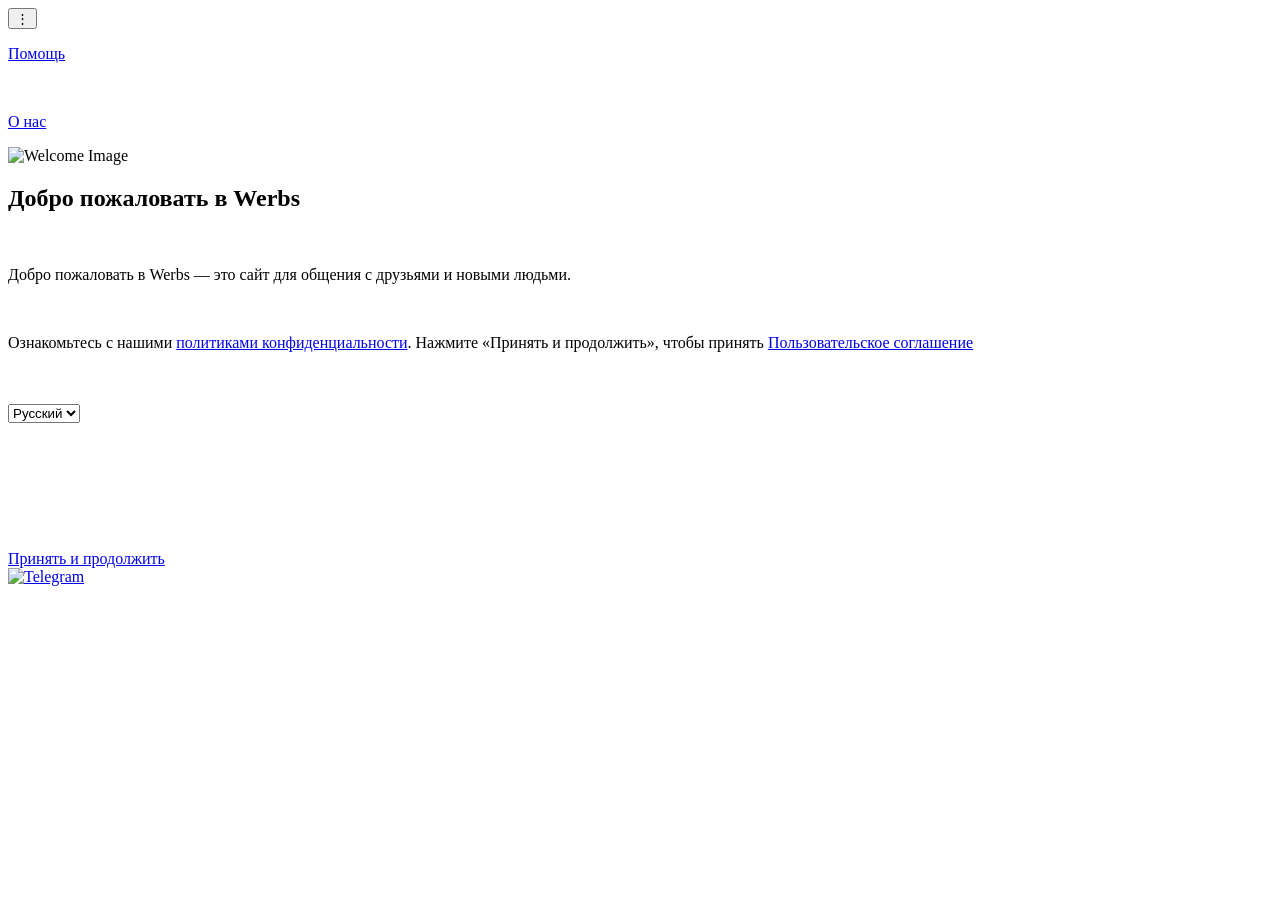
==== index.html @ a171bdd0 "Add version date to footer text Updated the footer text to include a version date." ====
<!DOCTYPE html>
<html lang="ru">
<head>
    <meta charset="UTF-8">
    <meta name="viewport" content="width=device-width, initial-scale=1.0">
    <title>Werbs</title>
    <link rel="stylesheet" href="style.css">
    <link rel="icon" type="image/png" href="./image/2.png">
</head>
<body>
<div class="menu">
    <button class="menu-btn" type="button">⋮</button>
    <div class="menu-content" id="menu">
        <p><a href="https://t.me/SwagIDKA" id="menu-help" data-i18n="menuHelp">Помощь</a></p>  <br>
        <p><a href="about.html" data-i18n="menuAbout">О нас</a></p>
    </div>
</div>

<div class="welcome">
    <img src="./image/2.png" width="330" height="300" alt="Welcome Image">
    <h2 id="welcome-title" data-i18n="welcomeTitle">Добро пожаловать в Werbs</h2><br>
    <p id="welcome-desc" data-i18n="welcomeDesc">Добро пожаловать в Werbs — это сайт для общения с друзьями и новыми людьми.</p>
    <br>
    <p class="policy-link" id="welcome-policy">
        <span data-i18n="welcomePolicyPre">Ознакомьтесь с нашими</span>
        <a href="privacy.html" class="policy-link" id="policy-link" data-i18n="welcomePolicyLink">политиками конфиденциальности</a><span data-i18n="welcomePolicyMid">. Нажмите «Принять и продолжить», чтобы принять</span>
        <a href="terms.html" class="agreement-link" id="agreement-link" data-i18n="welcomeAgreementLink">Пользовательское соглашение</a>
    </p>
<br><br>
    <select id="language-select">
        <option value="ru">Русский</option>
        <option value="en">English</option>
    </select>
    <br><br><br><br>
</div>
<p style="color:rgba(255,255,255,0.4);font-size:13px;margin-top:8px">Скоро версия 2.0  /  05.07.26 </p>  <br><br>
<a href="./register.html" class="btn" id="accept-btn" data-i18n="acceptBtn">Принять и продолжить</a>

<div class="footer-social-wrap">
    <a class="footer-social" href="https://t.me/Werbs_official" target="_blank" rel="noopener">
        <img src="https://upload.wikimedia.org/wikipedia/commons/5/5c/Telegram_Messenger.png" alt="Telegram" width="35" />
    </a>
</div>







<div id="pageLoader" class="page-loader hidden"><div class="loader-spinner"></div></div>
<script src="./work.js" type="module"></script>
</body>
</html>
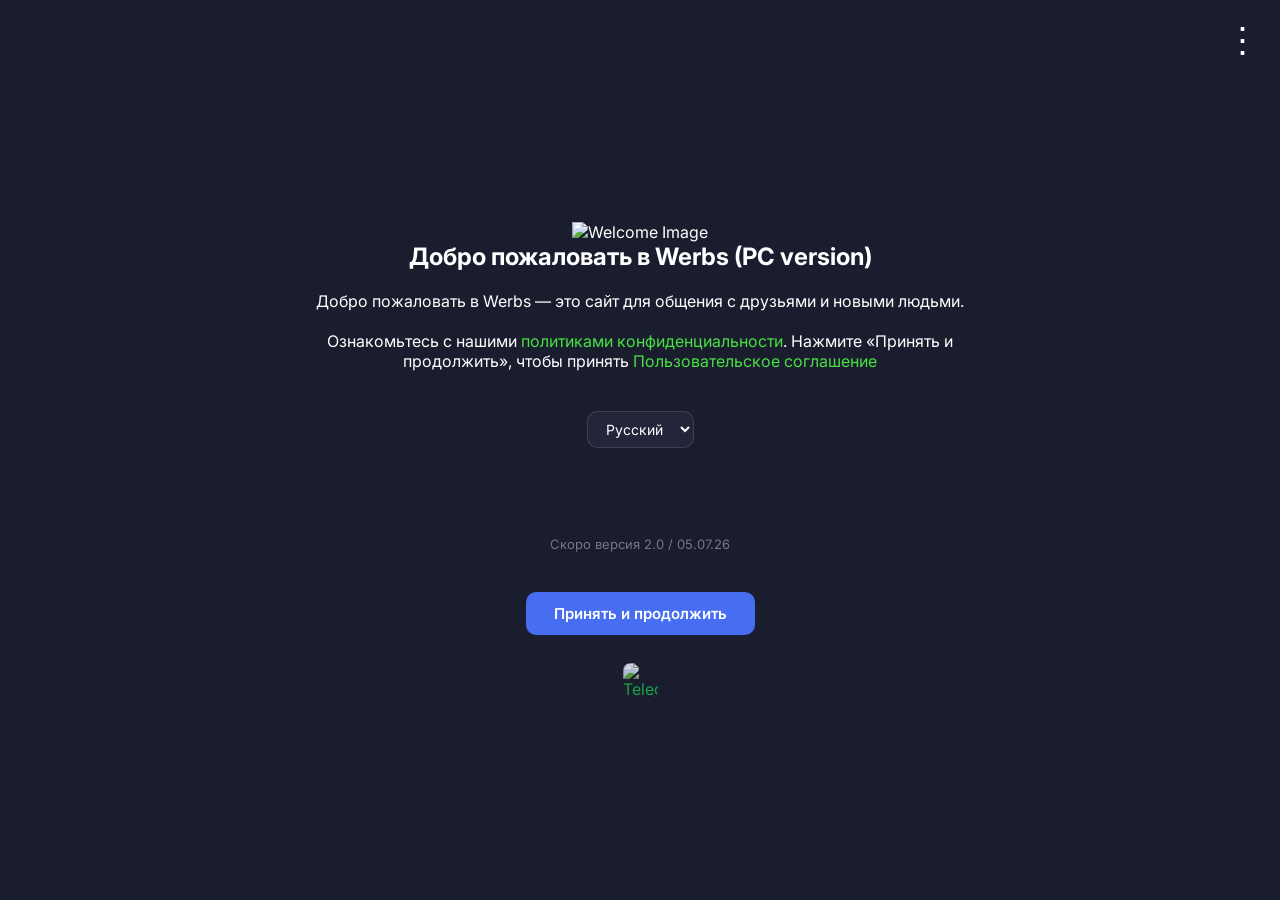
==== commit e0b6c616: "Update index.html" ====
--- a/index.html
+++ b/index.html
@@ -18,7 +18,7 @@
 
 <div class="welcome">
     <img src="./image/2.png" width="330" height="300" alt="Welcome Image">
-    <h2 id="welcome-title" data-i18n="welcomeTitle">Добро пожаловать в Werbs</h2><br>
+    <h2 id="welcome-title" data-i18n="welcomeTitle">Добро пожаловать в Werbs (PC version) </h2><br>
     <p id="welcome-desc" data-i18n="welcomeDesc">Добро пожаловать в Werbs — это сайт для общения с друзьями и новыми людьми.</p>
     <br>
     <p class="policy-link" id="welcome-policy">
--- a/style.css
+++ b/style.css
@@ -0,0 +1,1121 @@
+@import url('https://fonts.googleapis.com/css2?family=Inter:wght@400;500;600;700&display=swap');
+
+/* ══════════════════════════════════════
+   BASE
+══════════════════════════════════════ */
+*, *::before, *::after {
+    box-sizing: border-box;
+    margin: 0;
+    padding: 0;
+
+    -webkit-user-select: none;
+    -moz-user-select: none;
+    -ms-user-select: none;
+    user-select: none;
+
+    -webkit-user-drag: none;
+    user-drag: none;
+}
+
+body {
+    background: #1a1d2e;
+    color: #fff;
+    font-family: 'Inter', system-ui, sans-serif;
+    min-height: 100vh;
+    display: flex;
+    flex-direction: column;
+    justify-content: center;
+    align-items: center;
+    text-align: center;
+}
+
+body.app-page {
+    display: block;
+    text-align: left;
+    background: #1a1d2e;
+}
+
+a { color: rgb(27,184,74); text-decoration: none; }
+a:visited { color: #fff; }
+
+/* ══════════════════════════════════════
+   INDEX PAGE
+══════════════════════════════════════ */
+.welcome {
+    width: 100%;
+    max-width: 760px;
+    padding: 20px;
+}
+
+.menu {
+    position: absolute;
+    top: 20px;
+    right: 20px;
+}
+.menu-btn {
+    background: none;
+    border: none;
+    color: white;
+    font-size: 35px;
+    cursor: pointer;
+}
+.menu-content {
+    display: none;
+    position: absolute;
+    right: 0;
+    background: #202c33;
+    padding: 10px 20px;
+    border-radius: 10px;
+    color: white;
+    min-width: 120px;
+}
+.menu-content.open { display: block; }
+.policy-link a { color: rgb(72,224,67); }
+
+.btn {
+    background: #476df0;
+    color: white;
+    border: none;
+    padding: 12px 28px;
+    border-radius: 10px;
+    cursor: pointer;
+    font-size: 15px;
+    display: inline-block;
+    text-decoration: none;
+    font-weight: 600;
+    transition: background .15s;
+}
+.btn:hover { background: #2f55d0; }
+
+.footer-social-wrap {
+    margin-top: 28px;
+    display: flex;
+    justify-content: center;
+}
+.footer-social {
+    display: inline-flex;
+    align-items: center;
+    justify-content: center;
+    opacity: 0.85;
+    transition: opacity .15s, transform .15s;
+}
+.footer-social:hover {
+    opacity: 1;
+    transform: scale(1.08);
+}
+.footer-social img {
+    display: block;
+    border-radius: 8px;
+}
+
+#language-select {
+    background: #23263a;
+    color: #fff;
+    border: 1.5px solid rgba(255,255,255,0.12);
+    border-radius: 10px;
+    padding: 8px 14px;
+    font-family: inherit;
+    font-size: 14px;
+    outline: none;
+    cursor: pointer;
+}
+#language-select option { background: #23263a; color: #fff; }
+
+/* ══════════════════════════════════════
+   APP SHELL
+══════════════════════════════════════ */
+.app-shell {
+    display: grid;
+    grid-template-columns: 72px 300px 1fr;
+    height: 100vh;
+    width: 100%;
+    overflow: hidden;
+}
+
+/* ══════════════════════════════════════
+   SIDEBAR
+══════════════════════════════════════ */
+.sidebar {
+    background: #2c2f48;
+    display: flex;
+    flex-direction: column;
+    justify-content: space-between;
+    align-items: center;
+    padding: 20px 0;
+    border-right: 1px solid rgba(255,255,255,0.06);
+}
+.sidebar-top, .sidebar-bottom {
+    display: flex;
+    flex-direction: column;
+    gap: 8px;
+    align-items: center;
+}
+.sidebar-icon {
+    width: 48px;
+    height: 48px;
+    border-radius: 14px;
+    border: none;
+    background: transparent;
+    color: rgba(255,255,255,0.55);
+    font-size: 22px;
+    cursor: pointer;
+    transition: background .18s, color .18s;
+    display: flex;
+    align-items: center;
+    justify-content: center;
+}
+.sidebar-icon:hover,
+.sidebar-icon.active {
+    background: rgba(255,255,255,0.12);
+    color: #fff;
+}
+
+/* ══════════════════════════════════════
+   LEFT (CHAT) PANEL
+══════════════════════════════════════ */
+.chat-panel {
+    background: #23263a;
+    display: flex;
+    flex-direction: column;
+    border-right: 1px solid rgba(255,255,255,0.06);
+    overflow: hidden;
+}
+.chat-panel-header {
+    padding: 20px 16px 12px;
+    display: flex;
+    flex-direction: column;
+    gap: 10px;
+    flex-shrink: 0;
+}
+.chat-panel-header h1 {
+    font-size: 1.4rem;
+    font-weight: 700;
+    color: #fff;
+}
+.search-wrap input {
+    width: 100%;
+    border: none;
+    border-radius: 10px;
+    padding: 10px 14px;
+    font-size: 14px;
+    outline: none;
+    background: rgba(255,255,255,0.08);
+    color: #fff;
+    font-family: inherit;
+}
+.search-wrap input::placeholder { color: rgba(255,255,255,0.4); }
+
+.user-list {
+    flex: 1;
+    overflow-y: auto;
+    padding: 6px 8px 8px;
+}
+.user-list-empty {
+    color: rgba(255,255,255,0.45);
+    font-size: 14px;
+    text-align: center;
+    padding: 40px 16px;
+    line-height: 1.7;
+}
+
+/* ── Friend / chat items ── */
+.friend-item {
+    display: flex;
+    align-items: center;
+    gap: 11px;
+    padding: 10px 10px;
+    border-radius: 12px;
+    cursor: pointer;
+    transition: background .15s;
+    margin-bottom: 2px;
+}
+.friend-item:hover { background: rgba(255,255,255,0.07); }
+.friend-item.active { background: rgba(255,255,255,0.13); }
+
+.friend-avatar {
+    width: 44px;
+    height: 44px;
+    border-radius: 50%;
+    object-fit: cover;
+    flex-shrink: 0;
+}
+.friend-avatar-placeholder {
+    width: 44px;
+    height: 44px;
+    border-radius: 50%;
+    background: linear-gradient(135deg, #476df0, #7b5ef8);
+    color: #fff;
+    font-size: 18px;
+    font-weight: 700;
+    display: flex;
+    align-items: center;
+    justify-content: center;
+    flex-shrink: 0;
+}
+.friend-info { display: flex; flex-direction: column; gap: 2px; min-width: 0; }
+.friend-nick { font-weight: 600; color: #f0f0f0; font-size: 14px; white-space: nowrap; overflow: hidden; text-overflow: ellipsis; }
+.friend-sub  { font-size: 12px; color: rgba(255,255,255,0.45); white-space: nowrap; overflow: hidden; text-overflow: ellipsis; }
+
+/* ══════════════════════════════════════
+   CONVERSATION PANEL
+══════════════════════════════════════ */
+.conversation-panel {
+    background: #1a1d2e;
+    display: flex;
+    flex-direction: column;
+    overflow: hidden;
+}
+.conversation-empty {
+    flex: 1;
+    display: flex;
+    flex-direction: column;
+    align-items: center;
+    justify-content: center;
+    gap: 12px;
+    color: rgba(255,255,255,0.35);
+    font-size: 15px;
+}
+.conversation-empty div:first-child { font-size: 48px; }
+
+/* ── Chat window ── */
+.chat-window {
+    display: flex;
+    flex-direction: column;
+    height: 100%;
+    overflow: hidden;
+}
+
+.chat-header {
+    display: flex;
+    align-items: center;
+    gap: 12px;
+    padding: 14px 20px;
+    background: #23263a;
+    border-bottom: 1px solid rgba(255,255,255,0.06);
+    flex-shrink: 0;
+}
+.chat-header-avatar {
+    width: 40px;
+    height: 40px;
+    border-radius: 50%;
+    object-fit: cover;
+}
+.chat-header-avatar-placeholder {
+    width: 40px;
+    height: 40px;
+    border-radius: 50%;
+    background: linear-gradient(135deg, #476df0, #7b5ef8);
+    color: #fff;
+    font-size: 16px;
+    font-weight: 700;
+    display: flex;
+    align-items: center;
+    justify-content: center;
+    flex-shrink: 0;
+}
+.chat-header-nick { font-weight: 600; color: #fff; font-size: 15px; }
+.chat-header-sub  { font-size: 12px; color: rgba(255,255,255,0.45); }
+
+/* ── Messages ── */
+.chat-messages {
+    flex: 1;
+    overflow-y: auto;
+    padding: 16px 20px;
+    display: flex;
+    flex-direction: column;
+    gap: 6px;
+}
+.msg-empty {
+    color: rgba(255,255,255,0.35);
+    text-align: center;
+    margin-top: 60px;
+    font-size: 15px;
+}
+
+.msg-bubble {
+    max-width: 68%;
+    padding: 10px 14px;
+    border-radius: 18px;
+    font-size: 14px;
+    display: flex;
+    flex-direction: column;
+    gap: 4px;
+    word-break: break-word;
+    line-height: 1.45;
+}
+.msg-me   { align-self: flex-end;   background: #476df0; color: #fff;    border-bottom-right-radius: 4px; }
+.msg-them { align-self: flex-start; background: #2e3250; color: #f0f0f0; border-bottom-left-radius: 4px; }
+
+.msg-time {
+    font-size: 10px;
+    opacity: 0.55;
+    align-self: flex-end;
+    line-height: 1;
+}
+
+/* ── Image bubble ── */
+.msg-img {
+    max-width: 240px;
+    max-height: 240px;
+    border-radius: 10px;
+    object-fit: cover;
+    cursor: zoom-in;
+    display: block;
+}
+.msg-bubble.msg-me   .msg-img { border-bottom-right-radius: 2px; }
+.msg-bubble.msg-them .msg-img { border-bottom-left-radius: 2px; }
+
+/* ── File bubble ── */
+.msg-file {
+    display: flex;
+    align-items: center;
+    gap: 10px;
+    padding: 4px 0;
+}
+.msg-file-icon { font-size: 28px; flex-shrink: 0; }
+.msg-file-name { font-size: 13px; font-weight: 600; word-break: break-all; }
+.msg-file-size { font-size: 11px; opacity: 0.6; }
+.msg-file-dl {
+    margin-left: auto;
+    font-size: 20px;
+    text-decoration: none;
+    color: inherit;
+    opacity: 0.7;
+    flex-shrink: 0;
+}
+.msg-file-dl:hover { opacity: 1; }
+
+/* ── Attachments preview ── */
+.chat-attachments-preview {
+    display: flex;
+    flex-wrap: wrap;
+    gap: 8px;
+    padding: 0 16px;
+    max-height: 110px;
+    overflow-y: auto;
+}
+.attach-thumb {
+    position: relative;
+    width: 80px;
+    height: 80px;
+    border-radius: 10px;
+    overflow: hidden;
+    cursor: pointer;
+    flex-shrink: 0;
+}
+.attach-thumb img {
+    width: 100%;
+    height: 100%;
+    object-fit: cover;
+}
+.attach-file-item {
+    display: flex;
+    align-items: center;
+    gap: 6px;
+    background: rgba(255,255,255,0.1);
+    border-radius: 8px;
+    padding: 6px 10px;
+    font-size: 13px;
+    color: #fff;
+    cursor: pointer;
+    position: relative;
+    flex-shrink: 0;
+}
+.attach-remove {
+    position: absolute;
+    top: 3px;
+    right: 4px;
+    background: rgba(0,0,0,0.6);
+    color: #fff;
+    border-radius: 50%;
+    width: 18px;
+    height: 18px;
+    font-size: 11px;
+    display: flex;
+    align-items: center;
+    justify-content: center;
+}
+
+/* ── Input row ── */
+.chat-input-row {
+    display: flex;
+    align-items: center;
+    gap: 8px;
+    padding: 12px 16px;
+    background: #23263a;
+    border-top: 1px solid rgba(255,255,255,0.06);
+    flex-shrink: 0;
+}
+.attach-btn {
+    width: 40px;
+    height: 40px;
+    border: none;
+    border-radius: 50%;
+    background: rgba(255,255,255,0.08);
+    color: rgba(255,255,255,0.7);
+    font-size: 18px;
+    cursor: pointer;
+    flex-shrink: 0;
+    transition: background .15s;
+}
+.attach-btn:hover { background: rgba(255,255,255,0.15); }
+.chat-input-row input[type="text"] {
+    flex: 1;
+    padding: 11px 16px;
+    border-radius: 20px;
+    border: none;
+    outline: none;
+    font-size: 14px;
+    background: rgba(255,255,255,0.08);
+    color: #fff;
+    font-family: inherit;
+}
+.chat-input-row input::placeholder { color: rgba(255,255,255,0.35); }
+.send-btn {
+    width: 40px;
+    height: 40px;
+    border: none;
+    border-radius: 50%;
+    background: #476df0;
+    color: #fff;
+    font-size: 16px;
+    cursor: pointer;
+    flex-shrink: 0;
+    transition: background .15s;
+}
+.send-btn:hover { background: #2f55d0; }
+
+/* ══════════════════════════════════════
+   MODALS
+══════════════════════════════════════ */
+.modal {
+    position: fixed;
+    inset: 0;
+    background: rgba(0,0,0,0.6);
+    display: flex;
+    justify-content: center;
+    align-items: center;
+    z-index: 100;
+    backdrop-filter: blur(4px);
+}
+.hidden { display: none !important; }
+
+.modal-box {
+    width: 360px;
+    background: #fff;
+    padding: 28px 24px;
+    border-radius: 18px;
+    position: relative;
+    color: #000;
+    max-height: 90vh;
+    overflow-y: auto;
+}
+.close-btn {
+    position: absolute;
+    top: 14px;
+    right: 16px;
+    border: none;
+    background: none;
+    font-size: 18px;
+    cursor: pointer;
+    color: #888;
+}
+.close-btn:hover { color: #000; }
+
+/* Profile modal */
+.avatar-section {
+    display: flex;
+    flex-direction: column;
+    align-items: center;
+    gap: 6px;
+    margin-bottom: 14px;
+}
+.avatar-section img {
+    width: 90px;
+    height: 90px;
+    border-radius: 50%;
+    object-fit: cover;
+    border: 3px solid #476df0;
+}
+.avatar-change-btn {
+    font-size: 13px;
+    color: #476df0;
+    cursor: pointer;
+}
+.avatar-change-btn:hover { text-decoration: underline; }
+.info { text-align: center; }
+.info h2 { font-size: 18px; margin-bottom: 4px; }
+.info p  { font-size: 13px; color: #666; }
+
+.id-box {
+    display: flex;
+    align-items: center;
+    justify-content: space-between;
+    background: #f3f4f8;
+    border-radius: 12px;
+    padding: 12px 14px;
+    margin-top: 16px;
+    gap: 10px;
+}
+.id-box small { font-size: 11px; color: #888; display: block; margin-bottom: 3px; }
+.id-value { font-size: 17px; font-weight: 700; color: #476df0; letter-spacing: 1px; }
+.copy-btn {
+    border: none;
+    background: #476df0;
+    color: #fff;
+    border-radius: 8px;
+    padding: 6px 10px;
+    font-size: 16px;
+    cursor: pointer;
+    flex-shrink: 0;
+}
+
+.settings-box {
+    margin-top: 14px;
+    background: #f3f4f8;
+    border-radius: 12px;
+    padding: 12px 14px;
+}
+.settings-box small { font-size: 11px; color: #888; display: block; margin-bottom: 6px; }
+.lang-select-profile {
+    width: 100%;
+    padding: 10px 12px;
+    border-radius: 8px;
+    border: 1.5px solid #ddd;
+    font-family: inherit;
+    font-size: 14px;
+    color: #000;
+    background: #fff;
+    outline: none;
+    cursor: pointer;
+}
+.lang-select-profile:focus { border-color: #476df0; }
+
+/* Add friend modal */
+.modal-input {
+    width: 100%;
+    padding: 12px;
+    border-radius: 10px;
+    border: 1.5px solid #ddd;
+    font-size: 16px;
+    font-family: inherit;
+    margin-top: 6px;
+    outline: none;
+    color: #000;
+}
+.modal-input:focus { border-color: #476df0; }
+.user-preview {
+    margin-top: 10px;
+    background: #f3f4f8;
+    border-radius: 12px;
+    overflow: hidden;
+}
+.user-preview .friend-item { cursor: default !important; }
+.user-preview .friend-nick { color: #071f3d; }
+.user-preview .friend-sub  { color: #555; }
+
+.modal-msg { font-size: 13px; margin-top: 8px; min-height: 18px; color: #e53935; }
+.modal-msg.success { color: #2e7d32; }
+
+.modal-btn {
+    width: 100%;
+    padding: 12px;
+    margin-top: 14px;
+    border: none;
+    border-radius: 10px;
+    background: #476df0;
+    color: #fff;
+    font-family: inherit;
+    font-size: 15px;
+    font-weight: 600;
+    cursor: pointer;
+    transition: background .15s;
+}
+.modal-btn:hover { background: #2f55d0; }
+
+/* Image viewer */
+#imageViewer {
+    background: rgba(0,0,0,0.88);
+    cursor: zoom-out;
+}
+
+/* ══════════════════════════════════════
+   SCROLLBAR
+══════════════════════════════════════ */
+::-webkit-scrollbar { width: 5px; }
+::-webkit-scrollbar-track { background: transparent; }
+::-webkit-scrollbar-thumb { background: rgba(255,255,255,0.15); border-radius: 3px; }
+
+/* ══════════════════════════════════════
+   REGISTER / LOGIN PAGES (тёмный стиль, как приложение)
+══════════════════════════════════════ */
+body.auth-page {
+    background: #1a1d2e;
+    display: flex;
+    justify-content: center;
+    align-items: center;
+    min-height: 100vh;
+    text-align: left;
+}
+.reg { width: 420px; padding: 20px; }
+.header-box {
+    background: #23263a;
+    padding: 22px;
+    border-radius: 14px;
+    margin-bottom: 12px;
+    color: #fff;
+    text-align: left;
+    border: 1px solid rgba(255,255,255,0.06);
+}
+.header-box h1 { font-size: 22px; margin-bottom: 6px; color: #fff; }
+.header-box p  { font-size: 14px; color: rgba(255,255,255,0.55); }
+.form-box {
+    background: #23263a;
+    padding: 24px;
+    border-radius: 14px;
+    color: #fff;
+    border: 1px solid rgba(255,255,255,0.06);
+}
+.form-box label { display: block; font-size: 14px; margin-top: 14px; color: rgba(255,255,255,0.75); }
+.form-box input[type="text"],
+.form-box input[type="password"],
+.form-box select {
+    width: 100%;
+    padding: 12px;
+    margin-top: 6px;
+    border-radius: 10px;
+    border: 1.5px solid rgba(255,255,255,0.1);
+    font-family: inherit;
+    font-size: 14px;
+    color: #fff;
+    background: rgba(255,255,255,0.06);
+    outline: none;
+    transition: border-color .15s;
+}
+.form-box select option { background: #23263a; color: #fff; }
+.form-box input::placeholder { color: rgba(255,255,255,0.35); }
+.form-box input:focus,
+.form-box select:focus { border-color: #476df0; }
+.form-box .checkbox {
+    display: flex;
+    align-items: center;
+    gap: 10px;
+    padding: 10px;
+    margin-top: 14px;
+    border: 1.5px solid rgba(255,255,255,0.1);
+    border-radius: 10px;
+}
+.form-box .checkbox input { width: 18px; height: 18px; cursor: pointer; }
+.form-box .checkbox label { margin: 0; font-size: 14px; color: rgba(255,255,255,0.75); }
+.form-box .error { color: #ff6b6b; font-size: 13px; margin-top: 10px; min-height: 18px; }
+.form-box button[type="submit"] {
+    width: 100%;
+    padding: 13px;
+    margin-top: 16px;
+    border: none;
+    border-radius: 10px;
+    background: #476df0;
+    color: #fff;
+    font-family: inherit;
+    font-size: 15px;
+    font-weight: 600;
+    cursor: pointer;
+    transition: background .15s;
+}
+.form-box button[type="submit"]:hover { background: #2f55d0; }
+.form-box .bottom-link { text-align: center; margin-top: 14px; font-size: 13px; color: rgba(255,255,255,0.55); }
+.form-box .bottom-link a { color: #6e8dfb; text-decoration: none; font-weight: 600; }
+
+/* ── Аватар в сайдбаре ── */
+.sidebar-avatar-btn {
+    padding: 0;
+    overflow: hidden;
+    border-radius: 50% !important;
+    width: 42px;
+    height: 42px;
+}
+.sidebar-avatar-btn:hover { background: transparent !important; }
+
+/* ── Кнопка выхода в профиле ── */
+.logout-btn {
+    width: 100%;
+    padding: 12px;
+    margin-top: 14px;
+    border: none;
+    border-radius: 10px;
+    background: rgba(255, 80, 80, 0.1);
+    color: #ff6b6b;
+    font-family: inherit;
+    font-size: 14px;
+    font-weight: 600;
+    cursor: pointer;
+    transition: background .15s;
+    text-align: center;
+}
+.logout-btn:hover { background: rgba(255, 80, 80, 0.2); }
+
+/* ══════════════════════════════════════
+   PAGE LOADER
+══════════════════════════════════════ */
+.page-loader {
+    position: fixed;
+    inset: 0;
+    background: #1a1d2e;
+    z-index: 9999;
+    display: flex;
+    align-items: center;
+    justify-content: center;
+    transition: opacity .3s;
+}
+.page-loader.hidden { display: none; }
+.page-loader.fade-out { opacity: 0; pointer-events: none; }
+
+.loader-spinner {
+    width: 48px;
+    height: 48px;
+    border: 4px solid rgba(255,255,255,0.1);
+    border-top-color: #476df0;
+    border-radius: 50%;
+    animation: spin .8s linear infinite;
+}
+@keyframes spin { to { transform: rotate(360deg); } }
+
+/* ══════════════════════════════════════
+   CONFIRM MODAL (выход)
+══════════════════════════════════════ */
+.confirm-box {
+    text-align: center;
+    padding: 32px 28px;
+}
+.confirm-icon {
+    font-size: 44px;
+    margin-bottom: 12px;
+}
+.confirm-title {
+    font-size: 18px;
+    font-weight: 700;
+    color: #000;
+    margin: 0 0 8px;
+}
+.confirm-desc {
+    font-size: 14px;
+    color: #666;
+    margin: 0 0 24px;
+}
+.confirm-btns {
+    display: flex;
+    gap: 10px;
+}
+.confirm-btn-no {
+    flex: 1;
+    padding: 12px;
+    border: 1.5px solid #ddd;
+    border-radius: 10px;
+    background: #fff;
+    color: #333;
+    font-family: inherit;
+    font-size: 15px;
+    font-weight: 600;
+    cursor: pointer;
+    transition: background .15s;
+}
+.confirm-btn-no:hover { background: #f5f5f5; }
+.confirm-btn-yes {
+    flex: 1;
+    padding: 12px;
+    border: none;
+    border-radius: 10px;
+    background: #ff4d4d;
+    color: #fff;
+    font-family: inherit;
+    font-size: 15px;
+    font-weight: 600;
+    cursor: pointer;
+    transition: background .15s;
+}
+.confirm-btn-yes:hover { background: #e03333; }
+
+.footer-social {
+    animation: bounce 1.8s infinite;
+}
+
+@keyframes bounce {
+    0%, 100% { transform: translateY(0); }
+    40%       { transform: translateY(-10px); }
+    60%       { transform: translateY(-5px); }
+}
+
+
+.menu-content a {
+    color: #fff;
+}
+.menu-content a:hover {
+    color: #6e8dfb;
+}
+/* ══════════════════════════════════════
+   БЕЙДЖ "ТОПЕР"
+══════════════════════════════════════ */
+.badge-topper {
+    display: inline-block;
+    font-size: 16px;
+    vertical-align: middle;
+    margin-left: 3px;
+    filter: drop-shadow(0 0 4px rgba(255, 200, 50, 0.6));
+}
+.badge-topper-small {
+    display: inline-block;
+    font-size: 12px;
+    vertical-align: middle;
+    margin-left: 2px;
+}
+
+/* ══════════════════════════════════════
+   ВРЕМЯ НА САЙТЕ В ПРОФИЛЕ
+══════════════════════════════════════ */
+.time-box {
+    display: flex;
+    align-items: center;
+    gap: 12px;
+    background: #f3f4f8;
+    border-radius: 12px;
+    padding: 12px 14px;
+    margin-top: 14px;
+}
+.time-icon { font-size: 24px; flex-shrink: 0; }
+.time-box small { font-size: 11px; color: #888; display: block; margin-bottom: 2px; }
+.time-value { font-size: 17px; font-weight: 700; color: #f5a623; }
+
+/* ══════════════════════════════════════
+   ФОН ПРОФИЛЯ (banner)
+══════════════════════════════════════ */
+.profile-banner {
+    height: 0;
+    border-radius: 14px 14px 0 0;
+    margin: -28px -24px 0;
+    transition: height .2s;
+    background-size: cover;
+    background-position: center;
+}
+.profile-banner.has-banner {
+    height: 90px;
+    margin-bottom: 8px;
+}
+
+/* ══════════════════════════════════════
+   КНОПКА "СМЕНИТЬ УКРАШЕНИЯ"
+══════════════════════════════════════ */
+.decorations-btn {
+    width: 100%;
+    padding: 12px;
+    margin-top: 10px;
+    border: 1.5px solid #476df0;
+    border-radius: 10px;
+    background: rgba(71, 109, 240, 0.08);
+    color: #476df0;
+    font-family: inherit;
+    font-size: 14px;
+    font-weight: 600;
+    cursor: pointer;
+    transition: background .15s;
+    text-align: center;
+}
+.decorations-btn:hover { background: rgba(71, 109, 240, 0.16); }
+
+/* ══════════════════════════════════════
+   МАГАЗИН
+══════════════════════════════════════ */
+.shop-box { width: 400px; }
+.shop-title {
+    font-size: 18px;
+    font-weight: 700;
+    color: #000;
+    margin: 0 0 14px;
+    text-align: center;
+}
+.shop-time-badge {
+    background: linear-gradient(135deg, #f5a623, #f7c948);
+    color: #1a1d2e;
+    font-weight: 700;
+    font-size: 14px;
+    text-align: center;
+    padding: 10px;
+    border-radius: 10px;
+    margin-bottom: 18px;
+}
+.shop-items-list {
+    display: flex;
+    flex-direction: column;
+    gap: 12px;
+    max-height: 50vh;
+    overflow-y: auto;
+}
+.shop-item {
+    display: flex;
+    align-items: center;
+    gap: 12px;
+    background: #f3f4f8;
+    border-radius: 12px;
+    padding: 12px;
+}
+.shop-item-preview {
+    width: 56px;
+    height: 56px;
+    border-radius: 10px;
+    flex-shrink: 0;
+    background-size: cover;
+    background-position: center;
+    border: 1px solid rgba(0,0,0,0.08);
+}
+.shop-item-info { flex: 1; min-width: 0; }
+.shop-item-name { font-size: 14px; font-weight: 600; color: #000; }
+.shop-item-price { font-size: 12px; color: #888; margin-top: 2px; }
+.shop-item-btn {
+    border: none;
+    border-radius: 8px;
+    padding: 8px 14px;
+    font-size: 13px;
+    font-weight: 600;
+    cursor: pointer;
+    flex-shrink: 0;
+    transition: background .15s;
+}
+.shop-item-btn.can-buy {
+    background: #476df0;
+    color: #fff;
+}
+.shop-item-btn.can-buy:hover { background: #2f55d0; }
+.shop-item-btn.cant-buy {
+    background: #e5e5e5;
+    color: #999;
+    cursor: not-allowed;
+}
+.shop-item-btn.owned {
+    background: #2e7d32;
+    color: #fff;
+    cursor: default;
+}
+.shop-item-btn.equipped {
+    background: #f5a623;
+    color: #1a1d2e;
+}
+
+/* ══════════════════════════════════════
+   КОМПАКТНЫЙ ПЕРЕКЛЮЧАТЕЛЬ ЯЗЫКА В ПРОФИЛЕ
+══════════════════════════════════════ */
+.lang-toggle-btn {
+    position: absolute;
+    top: 14px;
+    left: 16px;
+    border: 1.5px solid #476df0;
+    background: rgba(71, 109, 240, 0.08);
+    color: #476df0;
+    font-size: 12px;
+    font-weight: 700;
+    padding: 5px 12px;
+    border-radius: 999px;
+    cursor: pointer;
+    letter-spacing: 0.5px;
+    transition: background .15s;
+    z-index: 2;
+}
+.lang-toggle-btn:hover { background: rgba(71, 109, 240, 0.16); }
+
+/* ══════════════════════════════════════
+   РАМКА АВАТАРКИ (украшение из магазина)
+══════════════════════════════════════ */
+.avatar-section {
+    position: relative;
+}
+
+.avatar-frame-wrap {
+    position: relative;
+    width: 96px;
+    height: 96px;
+    display: flex;
+    align-items: center;
+    justify-content: center;
+}
+.avatar-frame-wrap img {
+    width: 90px;
+    height: 90px;
+    border-radius: 50%;
+    object-fit: cover;
+    border: 3px solid #476df0;
+    position: relative;
+    z-index: 1;
+}
+.avatar-frame-wrap.has-frame::before {
+    content: "";
+    position: absolute;
+    inset: -0px;
+    border-radius: 50%;
+    background: var(--frame-gradient);
+    z-index: 0;
+    /* Вырезаем середину, оставляя только тонкое кольцо */
+    -webkit-mask: radial-gradient(circle, transparent 0, transparent calc(50% - 3px), #000 calc(50% - 2px), #000 100%);
+    mask: radial-gradient(circle, transparent 0, transparent calc(50% - 3px), #000 calc(50% - 2px), #000 100%);
+}
+.avatar-frame-wrap.has-frame img {
+    border-color: transparent;
+}
+
+/* ── Кнопка "В магазин" в инвентаре ── */
+.go-to-shop-btn {
+    width: 100%;
+    padding: 10px;
+    border: none;
+    border-radius: 10px;
+    background: linear-gradient(135deg, #476df0, #7b5ef8);
+    color: #fff;
+    font-family: inherit;
+    font-size: 14px;
+    font-weight: 600;
+    cursor: pointer;
+    transition: opacity .15s;
+    margin-top: 4px;
+}
+.go-to-shop-btn:hover { opacity: 0.88; }
+
+
+@media (max-width: 768px) {
+    .app-shell {
+        grid-template-columns: 56px 1fr;
+    }
+    .conversation-panel {
+        display: none;
+    }
+    .app-shell.chat-open .chat-panel {
+        display: none;
+    }
+    .app-shell.chat-open .conversation-panel {
+        display: flex;
+        grid-column: 2;
+    }
+    .chat-panel {
+        min-width: 0;
+    }
+    .modal-box {
+        width: 95vw;
+        max-width: 95vw;
+    }
+    .shop-box {
+        width: 95vw;
+    }
+    .sidebar-icon {
+        width: 40px;
+        height: 40px;
+        font-size: 18px;
+    }
+}
+
+@media (max-width: 480px) {
+    .app-shell {
+        grid-template-columns: 48px 1fr;
+    }
+    .friend-nick {
+        font-size: 13px;
+    }
+    .friend-sub {
+        font-size: 11px;
+    }
+}
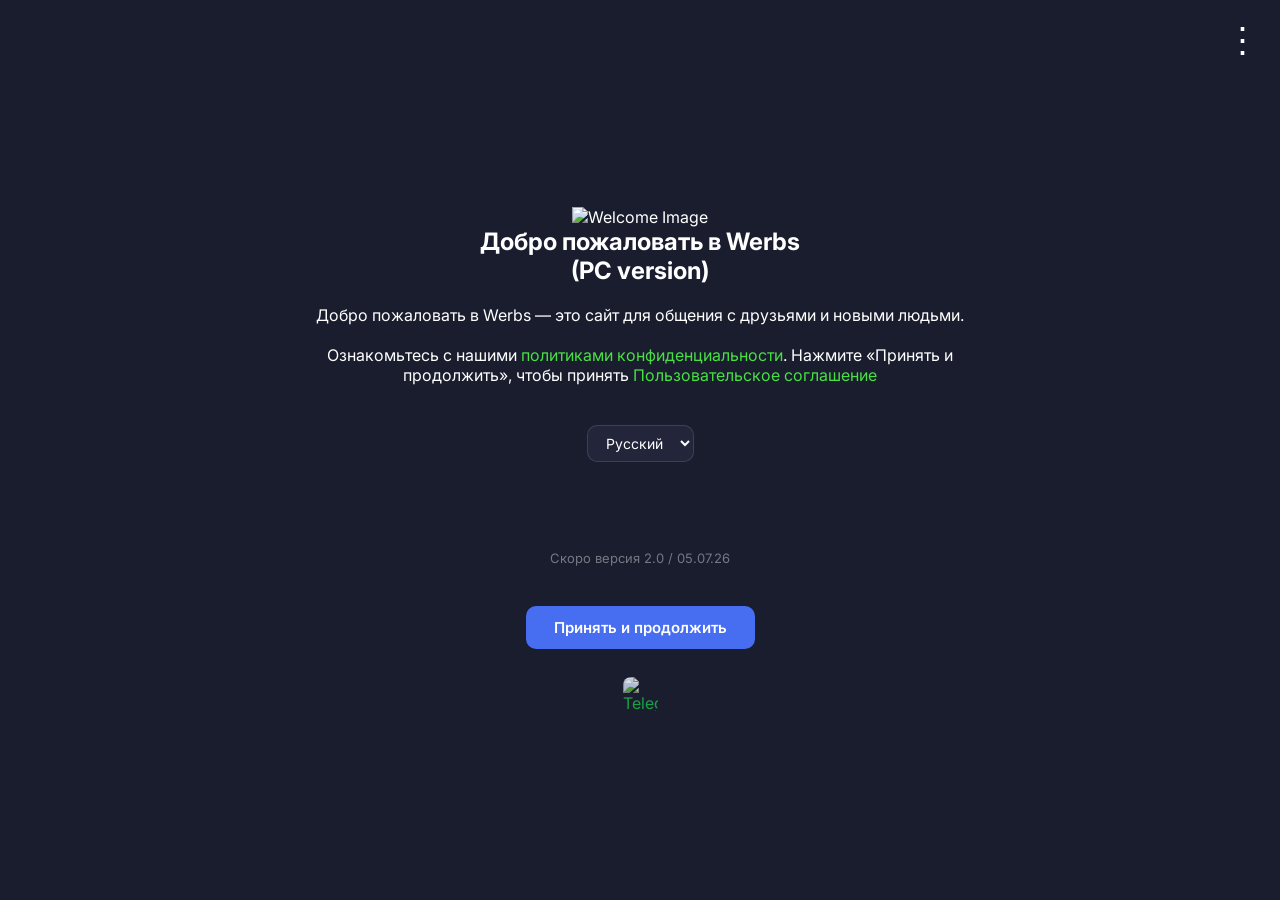
==== commit 5ebdf067: "Update index.html" ====
--- a/index.html
+++ b/index.html
@@ -18,7 +18,7 @@
 
 <div class="welcome">
     <img src="./image/2.png" width="330" height="300" alt="Welcome Image">
-    <h2 id="welcome-title" data-i18n="welcomeTitle">Добро пожаловать в Werbs (PC version) </h2><br>
+    <h2 id="welcome-title" data-i18n="welcomeTitle">Добро пожаловать в Werbs </h2> <h2> (PC version)</h2> <br>
     <p id="welcome-desc" data-i18n="welcomeDesc">Добро пожаловать в Werbs — это сайт для общения с друзьями и новыми людьми.</p>
     <br>
     <p class="policy-link" id="welcome-policy">
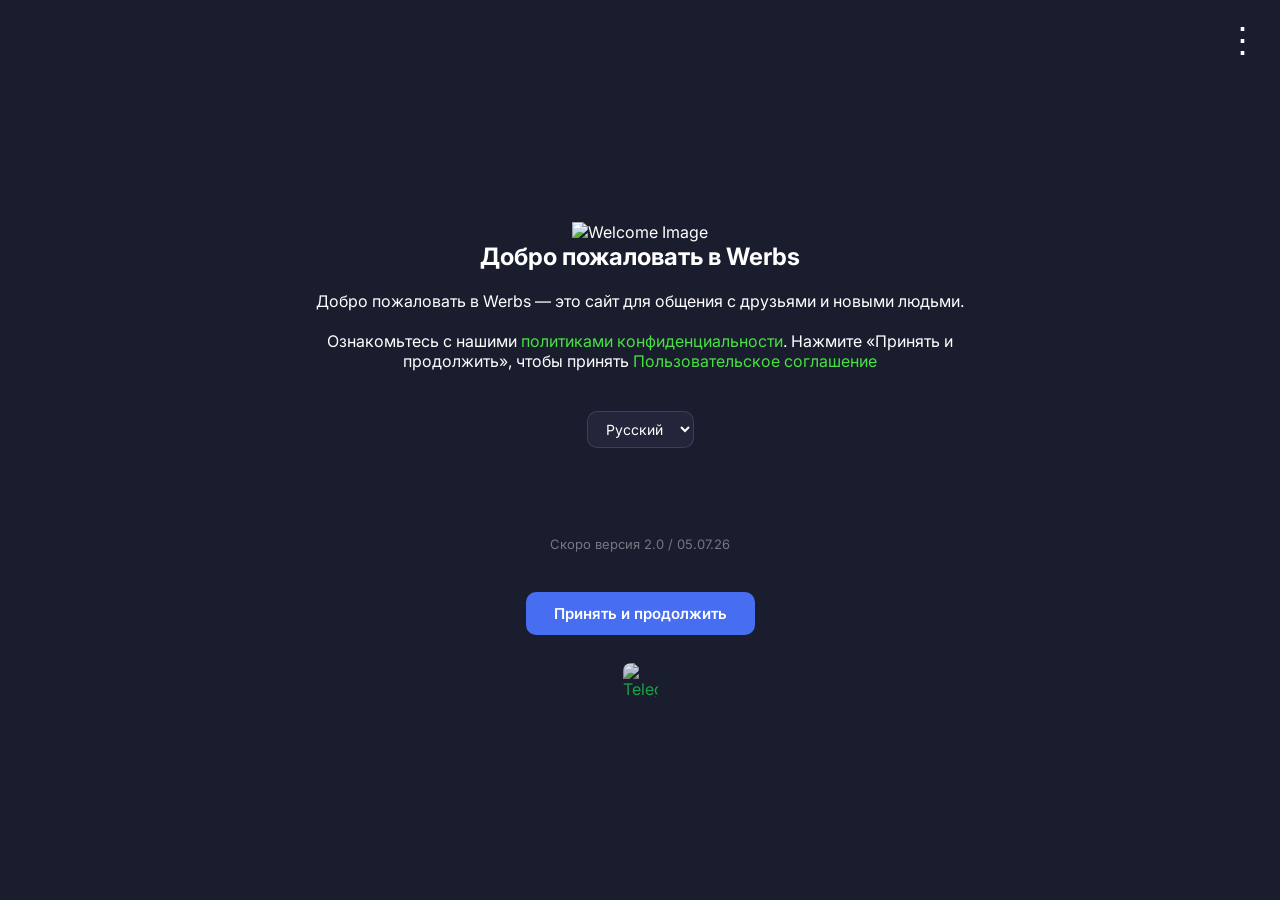
==== commit ecc385da: "Update index.html" ====
--- a/index.html
+++ b/index.html
@@ -18,7 +18,7 @@
 
 <div class="welcome">
     <img src="./image/2.png" width="330" height="300" alt="Welcome Image">
-    <h2 id="welcome-title" data-i18n="welcomeTitle">Добро пожаловать в Werbs </h2> <h2> (PC version)</h2> <br>
+    <h2 id="welcome-title" data-i18n="welcomeTitle">Добро пожаловать в Werbs </h2> <br>
     <p id="welcome-desc" data-i18n="welcomeDesc">Добро пожаловать в Werbs — это сайт для общения с друзьями и новыми людьми.</p>
     <br>
     <p class="policy-link" id="welcome-policy">
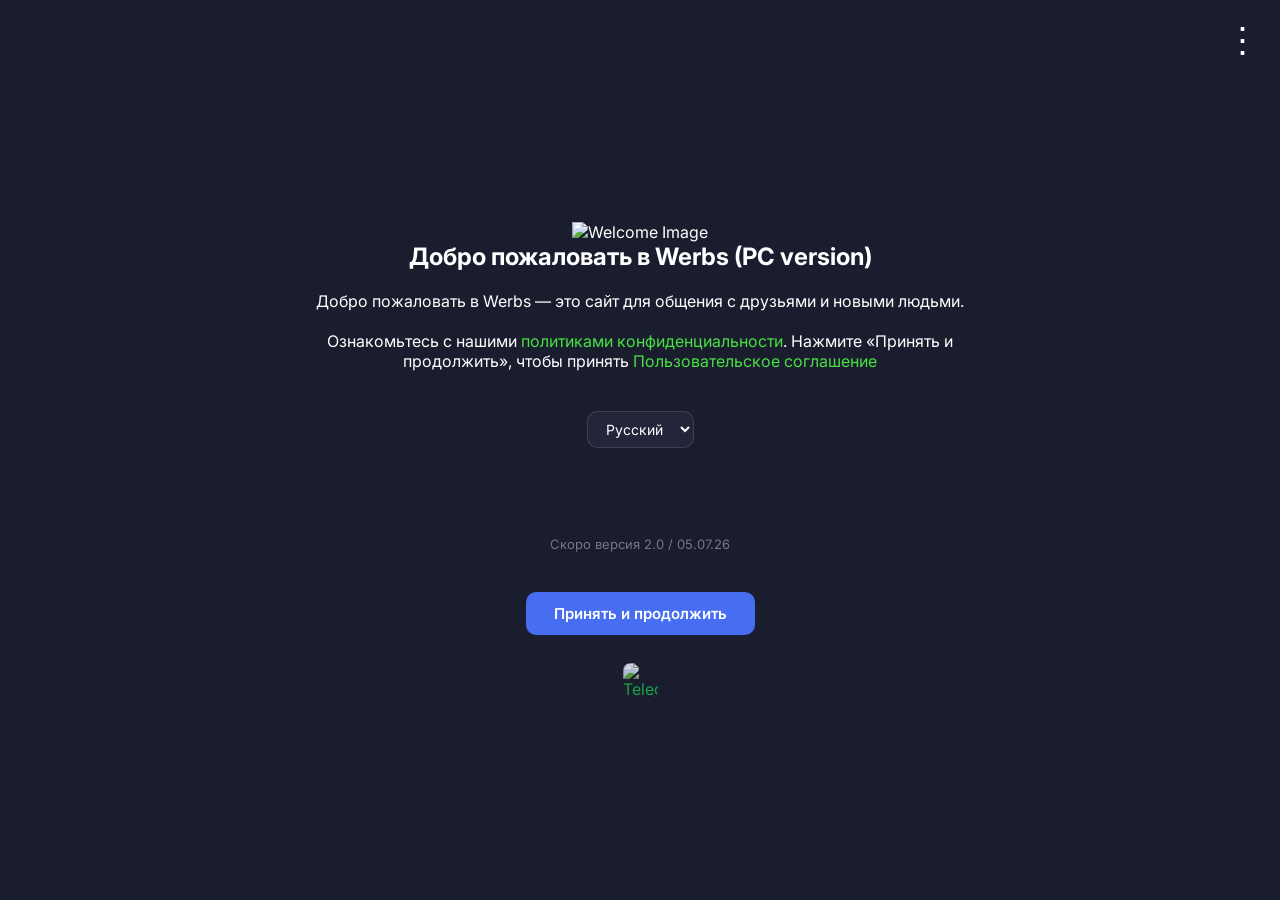
==== commit c80b24cf: "Update index.html" ====
--- a/index.html
+++ b/index.html
@@ -18,7 +18,7 @@
 
 <div class="welcome">
     <img src="./image/2.png" width="330" height="300" alt="Welcome Image">
-    <h2 id="welcome-title" data-i18n="welcomeTitle">Добро пожаловать в Werbs </h2> <br>
+    <h2 id="welcome-title" data-i18n="welcomeTitle">Добро пожаловать в Werbs (PC version)</h2> <br>
     <p id="welcome-desc" data-i18n="welcomeDesc">Добро пожаловать в Werbs — это сайт для общения с друзьями и новыми людьми.</p>
     <br>
     <p class="policy-link" id="welcome-policy">
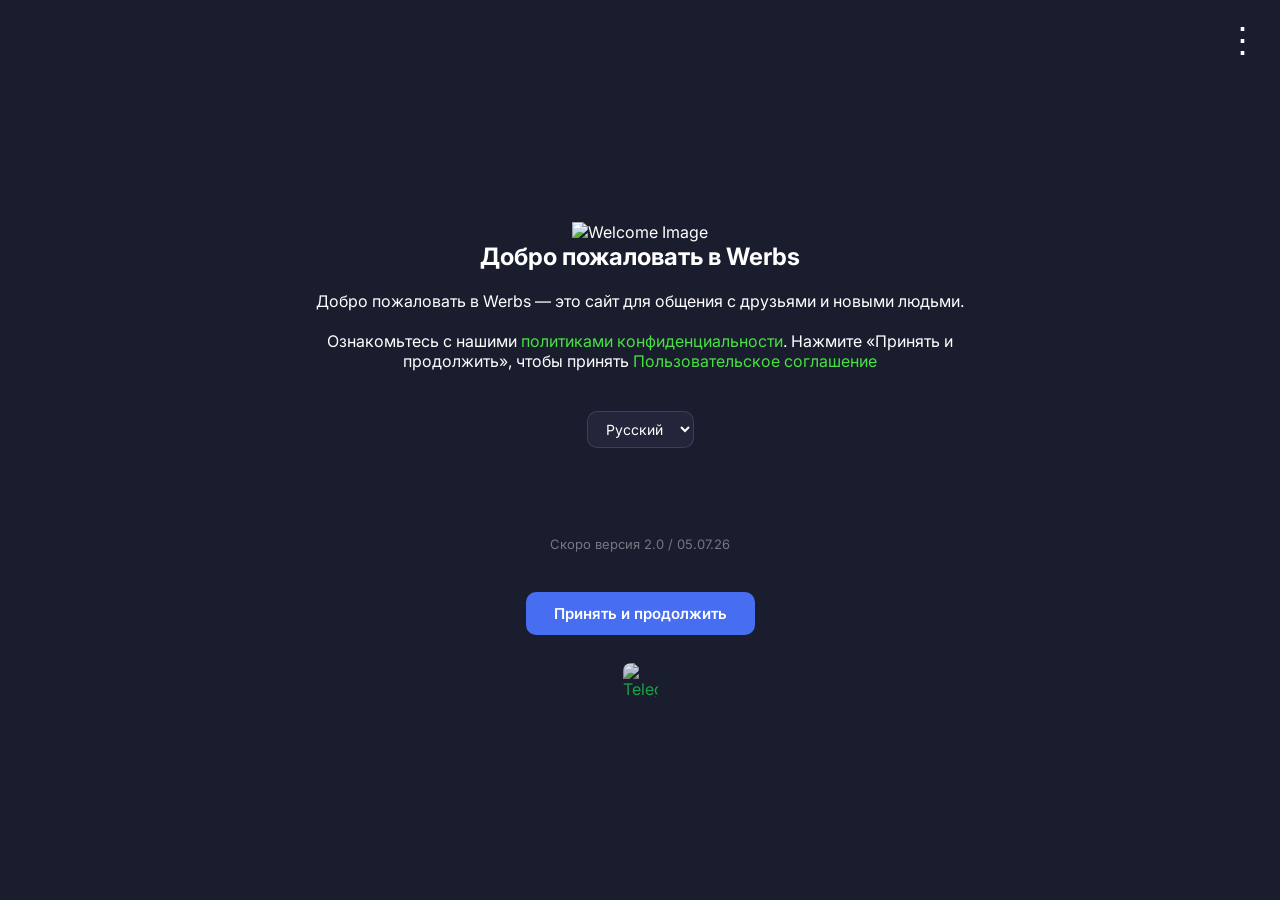
==== commit aabae170: "Update index.html" ====
--- a/index.html
+++ b/index.html
@@ -18,7 +18,7 @@
 
 <div class="welcome">
     <img src="./image/2.png" width="330" height="300" alt="Welcome Image">
-    <h2 id="welcome-title" data-i18n="welcomeTitle">Добро пожаловать в Werbs (PC version)</h2> <br>
+    <h2 id="welcome-title" data-i18n="welcomeTitle">Добро пожаловать в Werbs </h2> <br>
     <p id="welcome-desc" data-i18n="welcomeDesc">Добро пожаловать в Werbs — это сайт для общения с друзьями и новыми людьми.</p>
     <br>
     <p class="policy-link" id="welcome-policy">
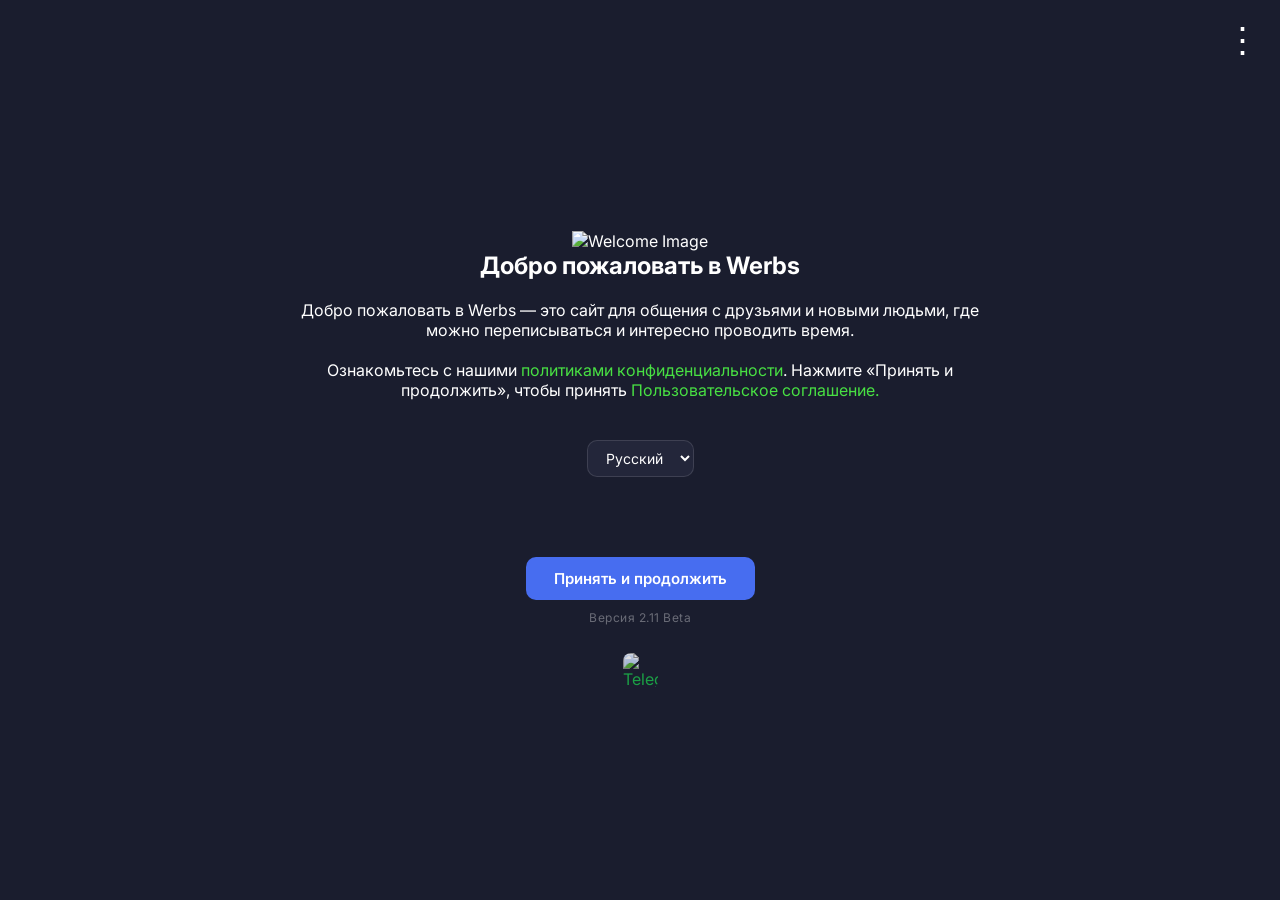
==== commit 75a4530a: "Add files via upload" ====
--- a/index.html
+++ b/index.html
@@ -18,7 +18,7 @@
 
 <div class="welcome">
     <img src="./image/2.png" width="330" height="300" alt="Welcome Image">
-    <h2 id="welcome-title" data-i18n="welcomeTitle">Добро пожаловать в Werbs </h2> <br>
+    <h2 id="welcome-title" data-i18n="welcomeTitle">Добро пожаловать в Werbs</h2><br>
     <p id="welcome-desc" data-i18n="welcomeDesc">Добро пожаловать в Werbs — это сайт для общения с друзьями и новыми людьми.</p>
     <br>
     <p class="policy-link" id="welcome-policy">
@@ -33,8 +33,10 @@
     </select>
     <br><br><br><br>
 </div>
-<p style="color:rgba(255,255,255,0.4);font-size:13px;margin-top:8px">Скоро версия 2.0  /  05.07.26 </p>  <br><br>
+
 <a href="./register.html" class="btn" id="accept-btn" data-i18n="acceptBtn">Принять и продолжить</a>
+
+<div class="version-badge">Версия 2.11 Beta</div>
 
 <div class="footer-social-wrap">
     <a class="footer-social" href="https://t.me/Werbs_official" target="_blank" rel="noopener">
--- a/style.css
+++ b/style.css
@@ -119,7 +119,7 @@
     outline: none;
     cursor: pointer;
 }
-#language-select option { background: #23263a; color: #fff; }
+#language-select option { background: #23263a; color: #fff;  }
 
 /* ══════════════════════════════════════
    APP SHELL
@@ -330,6 +330,22 @@
     text-align: center;
     margin-top: 60px;
     font-size: 15px;
+}
+
+.date-separator {
+    display: flex;
+    justify-content: center;
+    margin: 10px 0 6px;
+}
+.date-separator span {
+    background: rgba(255,255,255,0.08);
+    color: rgba(255,255,255,0.75);
+    font-size: 12px;
+    font-weight: 600;
+    padding: 5px 14px;
+    border-radius: 12px;
+    text-transform: capitalize;
+    backdrop-filter: blur(4px);
 }
 
 .msg-bubble {
@@ -502,6 +518,7 @@
 
 .modal-box {
     width: 360px;
+    height: 500px;
     background: #fff;
     padding: 28px 24px;
     border-radius: 18px;
@@ -883,7 +900,7 @@
 }
 .time-icon { font-size: 24px; flex-shrink: 0; }
 .time-box small { font-size: 11px; color: #888; display: block; margin-bottom: 2px; }
-.time-value { font-size: 17px; font-weight: 700; color: #f5a623; }
+.time-value { font-size: 17px; font-weight: 700; color: #476df0; }
 
 /* ══════════════════════════════════════
    ФОН ПРОФИЛЯ (banner)
@@ -1034,20 +1051,24 @@
     display: flex;
     align-items: center;
     justify-content: center;
-}
-.avatar-frame-wrap img {
-    width: 90px;
-    height: 90px;
+    flex-shrink: 0;
+    box-sizing: border-box;
+}
+.avatar-frame-wrap img,
+.avatar-frame-wrap > div {
+    width: 100%;
+    height: 100%;
     border-radius: 50%;
     object-fit: cover;
     border: 3px solid #476df0;
     position: relative;
     z-index: 1;
+    box-sizing: border-box;
 }
 .avatar-frame-wrap.has-frame::before {
     content: "";
     position: absolute;
-    inset: -0px;
+    inset: 0;
     border-radius: 50%;
     background: var(--frame-gradient);
     z-index: 0;
@@ -1055,8 +1076,18 @@
     -webkit-mask: radial-gradient(circle, transparent 0, transparent calc(50% - 3px), #000 calc(50% - 2px), #000 100%);
     mask: radial-gradient(circle, transparent 0, transparent calc(50% - 3px), #000 calc(50% - 2px), #000 100%);
 }
-.avatar-frame-wrap.has-frame img {
+.avatar-frame-wrap.has-frame img,
+.avatar-frame-wrap.has-frame > div {
     border-color: transparent;
+}
+.up-avatar-placeholder {
+    background: linear-gradient(135deg,#476df0,#7b5ef8);
+    display: flex;
+    align-items: center;
+    justify-content: center;
+    font-size: 36px;
+    font-weight: 700;
+    color: #fff;
 }
 
 /* ── Кнопка "В магазин" в инвентаре ── */
@@ -1076,8 +1107,195 @@
 }
 .go-to-shop-btn:hover { opacity: 0.88; }
 
-
-@media (max-width: 768px) {
+/* ══════════════════════════════════════
+   ОНЛАЙН-СТАТУС
+══════════════════════════════════════ */
+.chat-header-avatar-wrap { position: relative; display: inline-block; }
+.online-dot {
+    position: absolute;
+    bottom: 1px; right: 1px;
+    width: 12px; height: 12px;
+    border-radius: 50%;
+    background: #22c55e;
+    border: 2px solid #23263a;
+}
+.friend-item-online { position: relative; }
+.friend-online-dot {
+    position: absolute;
+    bottom: 1px; right: 1px;
+    width: 10px; height: 10px;
+    border-radius: 50%;
+    background: #22c55e;
+    border: 2px solid #23263a;
+}
+
+/* ══════════════════════════════════════
+   РЕАКЦИИ
+══════════════════════════════════════ */
+.reaction-picker {
+    position: absolute;
+    bottom: 100%;
+    left: 0;
+    background: #2e3250;
+    border-radius: 999px;
+    padding: 6px 10px;
+    display: flex;
+    gap: 4px;
+    z-index: 50;
+    box-shadow: 0 4px 16px rgba(0,0,0,0.4);
+    white-space: nowrap;
+}
+.reaction-btn {
+    border: none;
+    background: none;
+    font-size: 20px;
+    cursor: pointer;
+    padding: 2px;
+    border-radius: 6px;
+    transition: transform .1s;
+}
+.reaction-btn:hover { transform: scale(1.3); }
+.reactions-row {
+    display: flex;
+    flex-wrap: wrap;
+    gap: 4px;
+    margin-top: 4px;
+}
+.reaction-chip {
+    background: rgba(255,255,255,0.12);
+    border-radius: 999px;
+    padding: 2px 8px;
+    font-size: 13px;
+    cursor: pointer;
+    user-select: none;
+    transition: background .15s;
+}
+.reaction-chip.me { background: rgba(71,109,240,0.35); }
+.reaction-chip:hover { background: rgba(255,255,255,0.2); }
+
+/* ══════════════════════════════════════
+   ДЕЙСТВИЯ С СООБЩЕНИЕМ
+══════════════════════════════════════ */
+.msg-bubble { position: relative; }
+.msg-actions {
+    display: none;
+    position: absolute;
+    top: -32px;
+    right: 0;
+    background: #2e3250;
+    border-radius: 8px;
+    padding: 3px 6px;
+    gap: 2px;
+    box-shadow: 0 2px 8px rgba(0,0,0,0.3);
+    z-index: 10;
+    white-space: nowrap;
+}
+.msg-bubble:hover .msg-actions { display: flex; }
+.msg-action-btn {
+    border: none;
+    background: none;
+    font-size: 15px;
+    cursor: pointer;
+    padding: 2px 4px;
+    border-radius: 4px;
+    opacity: 0.8;
+    transition: opacity .1s;
+}
+.msg-action-btn:hover { opacity: 1; background: rgba(255,255,255,0.1); }
+
+/* ══════════════════════════════════════
+   ОТВЕТ НА СООБЩЕНИЕ
+══════════════════════════════════════ */
+.reply-preview {
+    display: flex;
+    align-items: center;
+    justify-content: space-between;
+    padding: 8px 14px;
+    background: rgba(71,109,240,0.15);
+    border-left: 3px solid #476df0;
+    font-size: 13px;
+    color: rgba(255,255,255,0.7);
+}
+.reply-preview button {
+    border: none;
+    background: none;
+    color: rgba(255,255,255,0.5);
+    cursor: pointer;
+    font-size: 16px;
+}
+.msg-reply-quote {
+    font-size: 12px;
+    color: rgba(255,255,255,0.55);
+    border-left: 2px solid #476df0;
+    padding-left: 6px;
+    margin-bottom: 4px;
+    white-space: nowrap;
+    overflow: hidden;
+    text-overflow: ellipsis;
+}
+
+/* ══════════════════════════════════════
+   ПРОФИЛЬ СОБЕСЕДНИКА
+══════════════════════════════════════ */
+.up-banner {
+    height: 90px;
+    background: linear-gradient(135deg, #2c2f48, #23263a);
+}
+.up-body { padding: 16px 24px 24px; text-align: center; }
+.up-avatar { margin-top: -50px; margin-bottom: 8px; }
+.up-nick { font-size: 18px; font-weight: 700; color: #000; margin-bottom: 4px; }
+.up-status { font-size: 13px; color: #666; margin-bottom: 4px; }
+.up-country { font-size: 13px; color: #555; margin-bottom: 4px; }
+.up-id { font-size: 12px; color: #aaa; }
+
+/* ══════════════════════════════════════
+   ЗНАЧОК ЗАЯВОК
+══════════════════════════════════════ */
+.req-badge {
+    position: absolute;
+    top: 2px; right: 2px;
+    background: #ff4d4d;
+    color: #fff;
+    font-size: 10px;
+    font-weight: 700;
+    border-radius: 999px;
+    min-width: 16px;
+    height: 16px;
+    display: flex;
+    align-items: center;
+    justify-content: center;
+    padding: 0 3px;
+}
+
+/* ══════════════════════════════════════
+   ВЕРСИЯ BETA
+══════════════════════════════════════ */
+.version-badge {
+    margin-top: 10px;
+    font-size: 12px;
+    color: rgba(255,255,255,0.35);
+    letter-spacing: 0.5px;
+}
+
+/* ══════════════════════════════════════
+   КНОПКА НАЗАД (мобиле)
+══════════════════════════════════════ */
+.back-btn {
+    display: none;
+    background: none;
+    border: none;
+    color: #fff;
+    font-size: 26px;
+    cursor: pointer;
+    padding: 0 10px 0 0;
+    flex-shrink: 0;
+    line-height: 1;
+}
+
+/* ══════════════════════════════════════
+   МОБИЛЬНАЯ ВЕРСИЯ — планшеты
+══════════════════════════════════════ */
+@media (max-width: 900px) {
     .app-shell {
         grid-template-columns: 56px 1fr;
     }
@@ -1091,31 +1309,34 @@
         display: flex;
         grid-column: 2;
     }
-    .chat-panel {
-        min-width: 0;
-    }
-    .modal-box {
-        width: 95vw;
-        max-width: 95vw;
-    }
-    .shop-box {
-        width: 95vw;
-    }
-    .sidebar-icon {
-        width: 40px;
-        height: 40px;
-        font-size: 18px;
-    }
-}
-
+    .back-btn { display: block; }
+    .modal-box { width: 94vw; max-width: 94vw; }
+    .shop-box  { width: 94vw; }
+    .reg { width: 90vw; max-width: 480px; }
+}
+
+/* ══════════════════════════════════════
+   МОБИЛЬНАЯ ВЕРСИЯ — телефоны
+══════════════════════════════════════ */
 @media (max-width: 480px) {
-    .app-shell {
-        grid-template-columns: 48px 1fr;
-    }
-    .friend-nick {
-        font-size: 13px;
-    }
-    .friend-sub {
-        font-size: 11px;
-    }
-}
+    .app-shell { grid-template-columns: 48px 1fr; }
+    .sidebar-icon { width: 38px; height: 38px; font-size: 17px; }
+    .friend-nick { font-size: 13px; }
+    .friend-sub  { font-size: 11px; }
+    .chat-input-row input[type="text"] { font-size: 13px; }
+    .msg-bubble { max-width: 88%; font-size: 13px; }
+    .chat-panel-header h1 { font-size: 1.1rem; }
+    .modal-box { width: 96vw; padding: 20px 16px; }
+    .confirm-box { padding: 24px 16px; }
+    .up-banner { height: 70px; }
+    .reg { width: 96vw; padding: 10px; }
+    .header-box { padding: 16px; }
+    .form-box { padding: 16px; }
+}
+
+/* ══════════════════════════════════════
+   МОБИЛЬНАЯ — регистрация/вход
+══════════════════════════════════════ */
+@media (max-width: 480px) {
+    body.auth-page { padding: 10px; align-items: flex-start; padding-top: 30px; }
+}
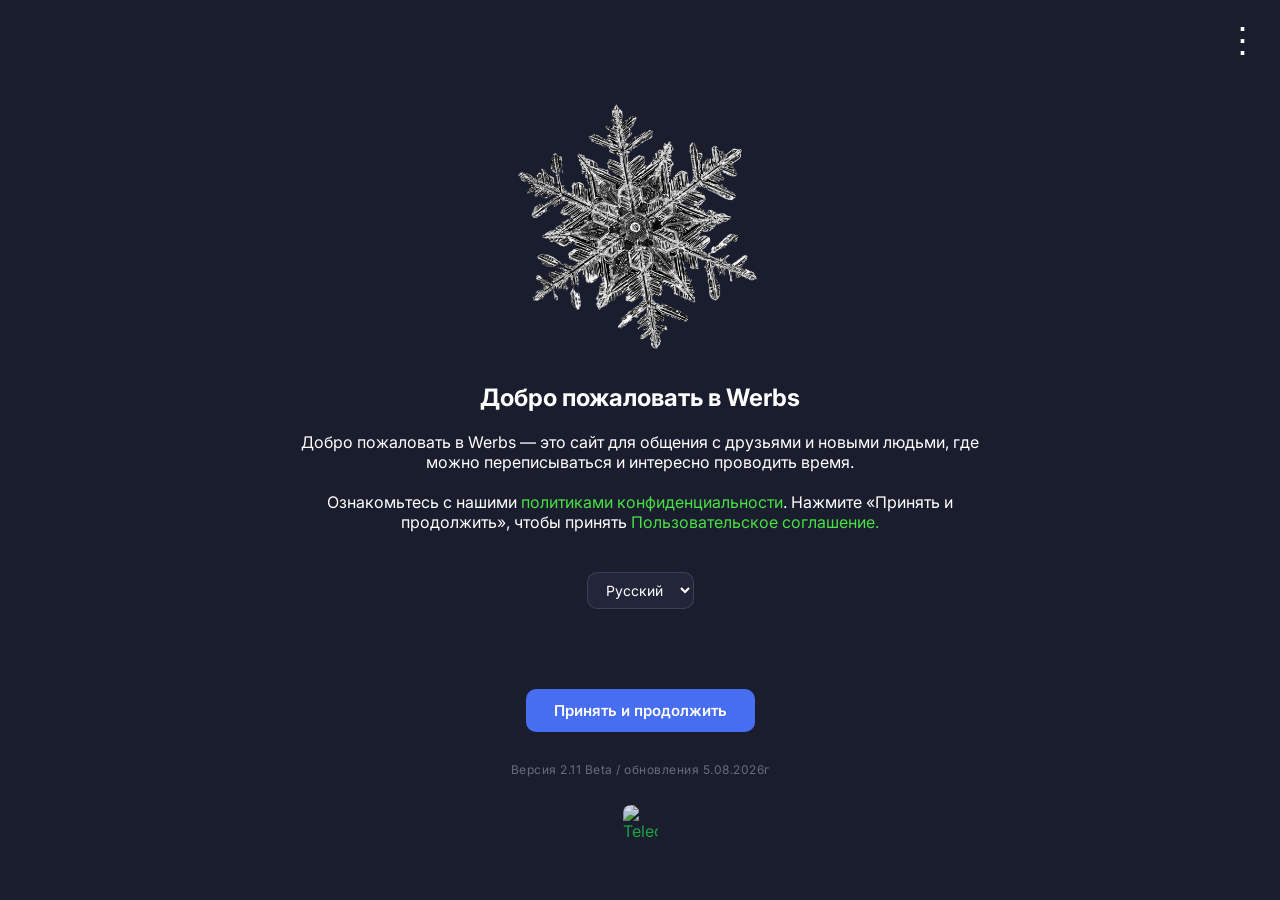
==== commit 0feb71dc: "Add files via upload" ====
--- a/index.html
+++ b/index.html
@@ -5,9 +5,10 @@
     <meta name="viewport" content="width=device-width, initial-scale=1.0">
     <title>Werbs</title>
     <link rel="stylesheet" href="style.css">
-    <link rel="icon" type="image/png" href="./image/2.png">
+<link rel="icon" type="image/png" href="./image/welcome.png">
 </head>
 <body>
+
 <div class="menu">
     <button class="menu-btn" type="button">⋮</button>
     <div class="menu-content" id="menu">
@@ -17,7 +18,7 @@
 </div>
 
 <div class="welcome">
-    <img src="./image/2.png" width="330" height="300" alt="Welcome Image">
+    <img src="./image/welcome.png" width="330" height="300" alt="Welcome Image">
     <h2 id="welcome-title" data-i18n="welcomeTitle">Добро пожаловать в Werbs</h2><br>
     <p id="welcome-desc" data-i18n="welcomeDesc">Добро пожаловать в Werbs — это сайт для общения с друзьями и новыми людьми.</p>
     <br>
@@ -34,9 +35,9 @@
     <br><br><br><br>
 </div>
 
-<a href="./register.html" class="btn" id="accept-btn" data-i18n="acceptBtn">Принять и продолжить</a>
+<a href="./register.html" class="btn" id="accept-btn" data-i18n="acceptBtn">Принять и продолжить</a><br>
 
-<div class="version-badge">Версия 2.11 Beta</div>
+<div class="version-badge">Версия 2.11 Beta / обновления 5.08.2026г</div>
 
 <div class="footer-social-wrap">
     <a class="footer-social" href="https://t.me/Werbs_official" target="_blank" rel="noopener">
@@ -45,11 +46,6 @@
 </div>
 
 
-
-
-
-
-
 <div id="pageLoader" class="page-loader hidden"><div class="loader-spinner"></div></div>
 <script src="./work.js" type="module"></script>
 </body>
